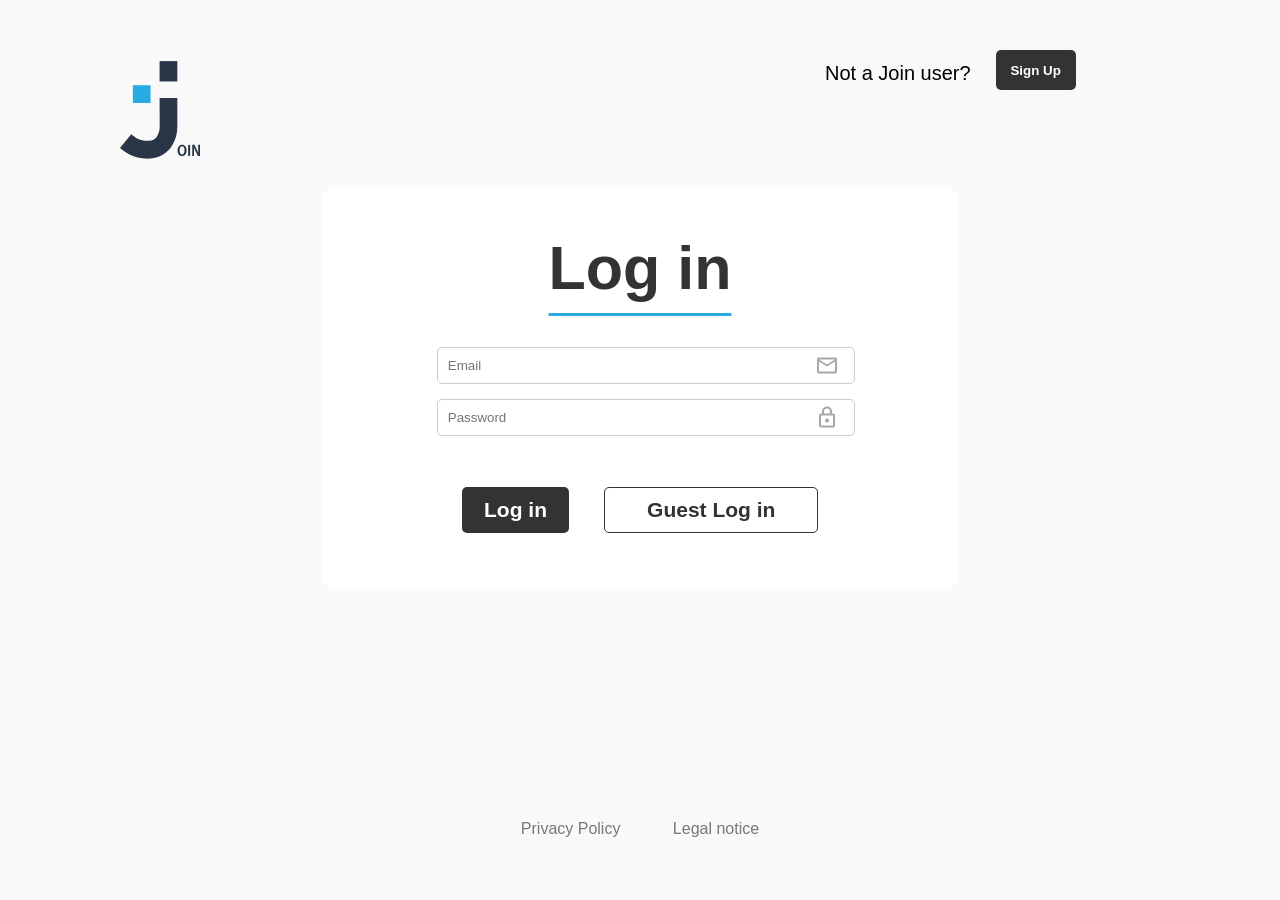
==== index.html @ 48226969 "Loading Animation" ====
<!DOCTYPE html>
<html lang="en">

<head>
  <meta charset="UTF-8" />
  <meta name="viewport" content="width=device-width, initial-scale=1.0" />
  <title>Join</title>
  <link rel="stylesheet" href="./assets/styles/login.css">
  <link rel="stylesheet" href="./assets/styles/fonts.css">
  <script src="./assets/js/login.js"></script>
  <script src="./assets/js/db.login.js"></script>
</head>

<body>
  <div class="startOverlay" id="startOverlay">
    <img src="./assets/icons/Capa 2.svg" class="animationLogo" alt="Logo">
</div>
  <div class="navLogIn">
    <div id="logo-container" class="logo">
      <img id="logo" src="./assets/icons/Capa 2.svg" alt="Logo" />
    </div>
    <div class="NotAJoinUser-box">
      <p class="f2">Not a Join user?</p><button onclick="navigateToSignUp()" class="login-box-button">Sign Up</button>
    </div>
  </div>
  <div class="flexCenter">
    <div class="container">
      <div class="login-box">
        <h2 class="f1 loginFont">Log in</h2>
        <form>
          <input class="inputBorder" id="inputMail" type="email" placeholder="Email">
          <input class="inputBorder" id="inputLock" type="password" placeholder="Password">
          <div class="loginBtn">
            <button onclick="login(); return false;" class="login-box-button f6" type="submit">Log
              in</button>
            <button onclick="loginAsGuest(); return false;" type="button" class="login-box-button2 f6">Guest Log
              in</button>
          </div>
          <div><p id="dialogLogin" class="dialogLogin dNone">Email and password do not match our records.</p></div>
        </form>
      </div>
    </div>
  </div>
  <footer>
    <a href="privacy_policy.html">Privacy Policy</a> <a href="legal_notice.html">Legal notice</a>
    <footer>

</body>

</html>
---- assets/styles/login.css ----
body {
  font-family: Arial, sans-serif;
  background-color: #f9f9f9;
  margin: 0;
  height: 100vh;
}

.container {
  display: flex;
  justify-content: center;
  align-items: center;
  text-align: center;
  width: 652px;
  height: 400px;
}

.logo {
  display: flex;
  align-items: center;
  justify-content: flex-start;
  padding: 10px 20px;
  margin-top: 50px;
  margin-left: 100px;
}

.logo img {
  width: 80px;
  height: 100px;
}

.login-box {
  background-color: #ffffff;
  border-radius: 16px;
  padding: 20px 30px;
  text-align: left;
  margin-top: 36px;
  padding-right: 115px;
  padding-left: 115px;
  padding-top: 48px;
  padding-bottom: 48px;
}

.borderSign {
  padding-right: 50px;
  padding-left: 50px;
}

.login-box h2 {
  margin: 0;
  color: #333;
  text-align: center;
}

.login-box form {
  margin-top: 44px;
}

.login-box input[type="email"],
.login-box input[type="text"],
.login-box input[type="password"] {
  width: 95%;
  padding: 10px;
  margin-bottom: 15px;
  border: 1px solid #ccc;
  border-radius: 5px;
}

input[type="email"]:focus {
  outline-width: 0;
  border: 2px solid #29abe2;
}

input[type="text"]:focus {
  outline-width: 0;
  border: 2px solid #29abe2;
}

input[type="password"]:focus {
  outline-width: 0;
  border: 2px solid #29abe2;
}

.login-box-button {
  width: 50%;
  margin-bottom: 10px;
  border: none;
  background-color: #333;
  color: #fff;
  cursor: pointer;
  border-radius: 5px;
  margin-left: 25px;
  font-weight: bolder;
}

.login-box-button:hover {
  background-color: #29abe2;
  box-shadow: 0px 3px 3px #33333359;
}

.login-box-button2 {
  background-color: white;
  color: #333;
  border: 1px solid #333;
  width: 100%;
  padding: 10px;
  margin-bottom: 10px;
  border-radius: 5px;
  margin-right: 25px;
  font-weight: bold;
}

.login-box-button2:hover {
  color: #29abe2;
  border-color: #29abe2;
  box-shadow: 0px 3px 3px #33333359;
}

footer {
  font-size: 16px;
  color: #777;
  margin-top: 250px;
  text-align: center;
}

footer a {
  color: #777;
  text-decoration: none;
  margin: 24px;
}

footer a:hover {
  font-size: 17px;
  font-weight: bold;
  color: #29abe2;
}

.loginBtn {
  display: flex;
  gap: 35px;
  margin-top: 36px;
}

.NotAJoinUser-box {
  display: flex;
  width: 280px;
  height: 50px;
  margin: 24px;
  margin-top: 50px;
  margin-right: 175px;
}

.NotAJoinUser-box p {
  margin: 0;
  padding-top: 12px;
}

.NotAJoinUser-box button {
  width: 80px;
}

.navLogIn {
  display: flex;
  justify-content: space-between;
}

#inputMail {
  background: white url(/assets/icons/mail.png) right no-repeat;
  background-position: calc(100% - 15px) center;
  padding-right: 20px;
}
#inputLock {
  background: white url(/assets/icons/lock.png) right no-repeat;
  background-position: calc(100% - 15px) center;
  padding-right: 20px;
}
#inputName {
  background: white url(/assets/icons/person.png) right no-repeat;
  background-position: calc(100% - 15px) center;
  padding-right: 20px;
}
#inputConfirm {
  background: white url(/assets/icons/lock.png) right no-repeat;
  background-position: calc(100% - 15px) center;
  padding-right: 20px;
}

.formWidth {
  margin-top: 44px;
  width: 400px;
}

.checkBoxPP {
  display: flex;
}

.underSignUp {
  display: flex;
  flex-direction: column;
  justify-content: center;
  align-items: center;
}

.signUpBtn {
  margin-bottom: 10px;
  border: none;
  background-color: #333;
  color: #fff;
  cursor: pointer;
  border-radius: 5px;
  margin-left: 25px;
  font-weight: bolder;
  padding: 12px;
  margin: 10px;
}

.signUpBtn:hover {
  background-color: #29abe2;
  box-shadow: 0px 3px 3px #33333359;
}

.checkBoxPP a {
  color: #29abe2;
  text-decoration: none;
}
.checkBoxPP input {
  margin-right: 12px;
}

.checkBoxPP a:hover {
  text-decoration: underline;
}

.footerSignUp {
  margin-top: 250px;
}

.overlay {
  position: absolute;
  bottom: -50px;
  left: 50%;
  transform: translateX(-50%);
  width: 100%;
  height: 100%;
  background-color: rgba(0, 0, 0, 0.2);
  display: flex;
  align-items: center;
  justify-content: center;
}

.overlay .message {
  color: white;
  font-size: 24px;
  text-align: center;
  padding: 20px;
  background-color: #222;
  border-radius: 10px;
}

.overlay.animate {
  animation: slideIn 1s forwards;
}

@keyframes slideIn {
  from {
    bottom: -50px;
    opacity: 0;
  }
  to {
    bottom: 0%;
    opacity: 1;
  }
}

.dNone {
  display: none;
}

.topBox {
  display: flex;
  justify-content: space-around;
  padding-right: 50px;
}

.imgArrow {
  cursor: pointer;
}

.flexCenter {
  display: flex;
  justify-content: center;
}

.dialogSignUp {
  color: red;
  font-size: 16px;
}

.dialogLogin {
  color: red;
  font-size: 16px;
  margin-left: 24px;
}

.startOverlay {
  position: fixed;
  top: 0;
  left: 0;
  width: 100vw;
  height: 100vh;
  background-color: white;
  display: flex;
  justify-content: center;
  align-items: center;
  z-index: 1000;
}
.animationLogo {
  width: 600px;
  height: 600px;
  position: absolute;
  animation: shrinkLogo 1s forwards ease-in-out;
}
@keyframes shrinkLogo {
  0% {
    width: 600px;
    height: 600px;
    top: 50%;
    left: 50%;
    transform: translate(-50%, -50%);
  }
  100% {
    width: 80px;
    height: 100px;
    top: 50px;
    left: 100px;
    transform: translate(0, 0);
  }
}
---- assets/styles/fonts.css ----
/* inter-regular - latin */
@font-face {
  font-display: swap;
  /* Check https://developer.mozilla.org/en-US/docs/Web/CSS/@font-face/font-display for other options. */
  font-family: "Inter";
  font-style: normal;
  font-weight: 400;
  src: url("./../fonts/inter-v18-latin-regular.woff2") format("woff2");
  /* Chrome 36+, Opera 23+, Firefox 39+, Safari 12+, iOS 10+ */
}

/* inter-700 - latin */
@font-face {
  font-display: swap;
  /* Check https://developer.mozilla.org/en-US/docs/Web/CSS/@font-face/font-display for other options. */
  font-family: "Inter";
  font-style: normal;
  font-weight: 700;
  src: url("./../fonts/inter-v18-latin-700.woff2") format("woff2");
  /* Chrome 36+, Opera 23+, Firefox 39+, Safari 12+, iOS 10+ */
}

.f1 {
  font-size: 61px;
  font-weight: 700;
}

.f2 {
  font-size: 20px;
  font-weight: 400;
}

.f3 {
  font-family: "Inter", serif !important;
  font-size: 16px;
  font-weight: 400;
}

.f4 {
  font-size: 27px;
  font-weight: 400;
}

.f5 {
  font-size: 64px;
  font-weight: 600;
}

.f6 {
  font-size: 21px;
  font-weight: 700;
}

.f7 {
  font-size: 47px;
  font-weight: 500;
}

.f8 {
  font-size: 64px;
  font-weight: 700;
}

.f9 {
  font-size: 16px;
  font-weight: 700;
}

.f10 {
  font-size: 20px;
  font-weight: 700;
}

.f11 {
  font-size: 12px;
  font-weight: 400;
}

.f12 {
  font-size: 23px;
  font-weight: 400;
}

.f13 {
  font-size: 19px;
  font-weight: 400;
}

.f14 {
  font-size: 27px;
  font-weight: 700;
}

.loginFont {
  color: black;
  font-weight: bold;
  text-align: center;
  text-decoration: underline;
  text-decoration-thickness: 3px;
  text-underline-offset: 24px;
  text-decoration-color: #29abe2;
}

.dNone {
  display: none;
}

.text-center {
  text-align: center;
}
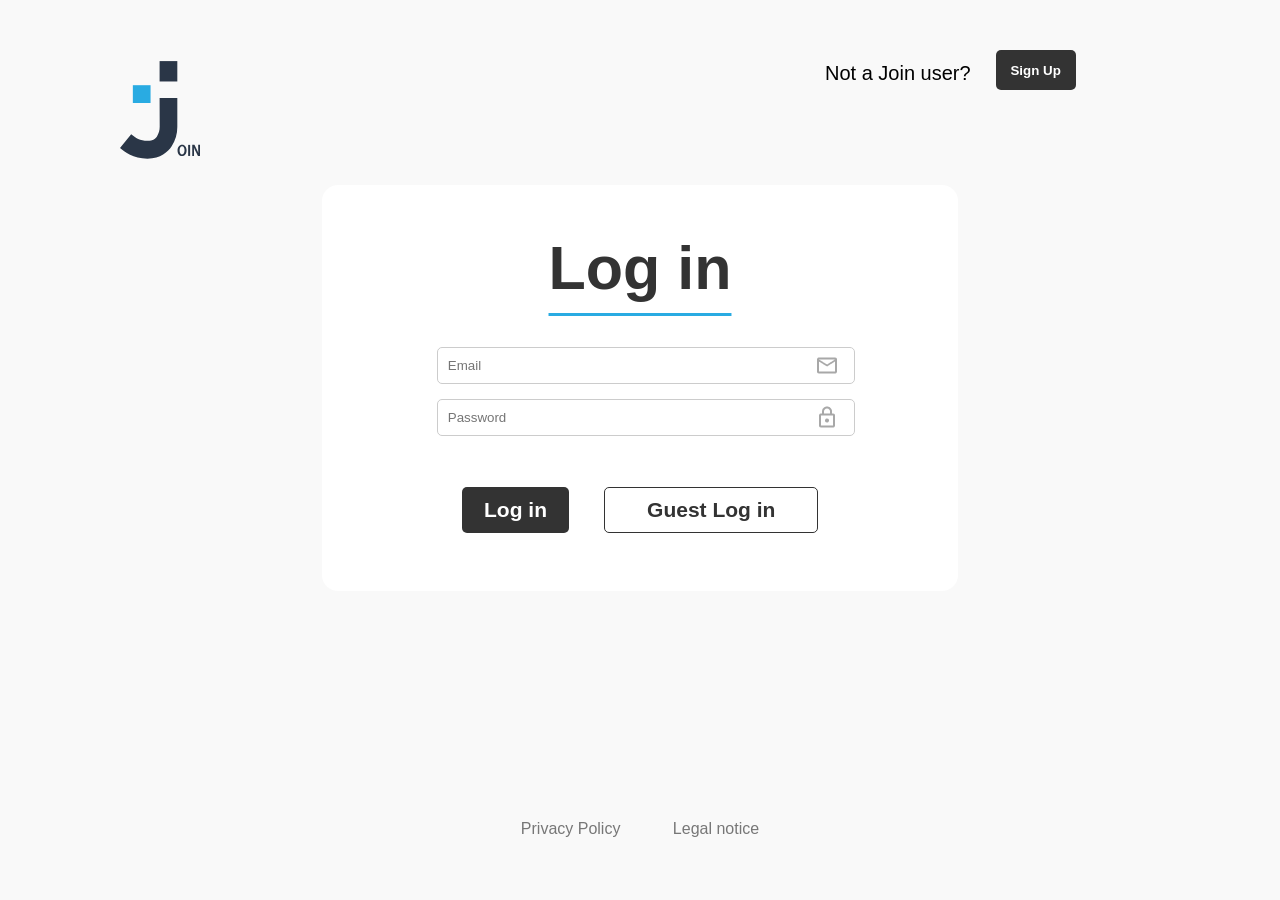
==== commit 4a4dbb01: "Login Design" ====
--- a/index.html
+++ b/index.html
@@ -7,6 +7,8 @@
   <title>Join</title>
   <link rel="stylesheet" href="./assets/styles/login.css">
   <link rel="stylesheet" href="./assets/styles/fonts.css">
+  <link rel="stylesheet" href="./assets/styles/loginResponsive.css">
+
   <script src="./assets/js/login.js"></script>
   <script src="./assets/js/db.login.js"></script>
 </head>
@@ -30,13 +32,14 @@
         <form>
           <input class="inputBorder" id="inputMail" type="email" placeholder="Email">
           <input class="inputBorder" id="inputLock" type="password" placeholder="Password">
+          <div><p id="dialogLogin" class="dialogLogin dNone">Email and password do not match our records.</p></div>
           <div class="loginBtn">
             <button onclick="login(); return false;" class="login-box-button f6" type="submit">Log
               in</button>
             <button onclick="loginAsGuest(); return false;" type="button" class="login-box-button2 f6">Guest Log
               in</button>
           </div>
-          <div><p id="dialogLogin" class="dialogLogin dNone">Email and password do not match our records.</p></div>
+          
         </form>
       </div>
     </div>
--- a/assets/styles/login.css
+++ b/assets/styles/login.css
@@ -298,7 +298,6 @@
 .dialogLogin {
   color: red;
   font-size: 16px;
-  margin-left: 24px;
 }
 
 .startOverlay {
--- a/assets/styles/loginResponsive.css
+++ b/assets/styles/loginResponsive.css
@@ -0,0 +1,2 @@
+@media (max-width: 1200px) {
+}
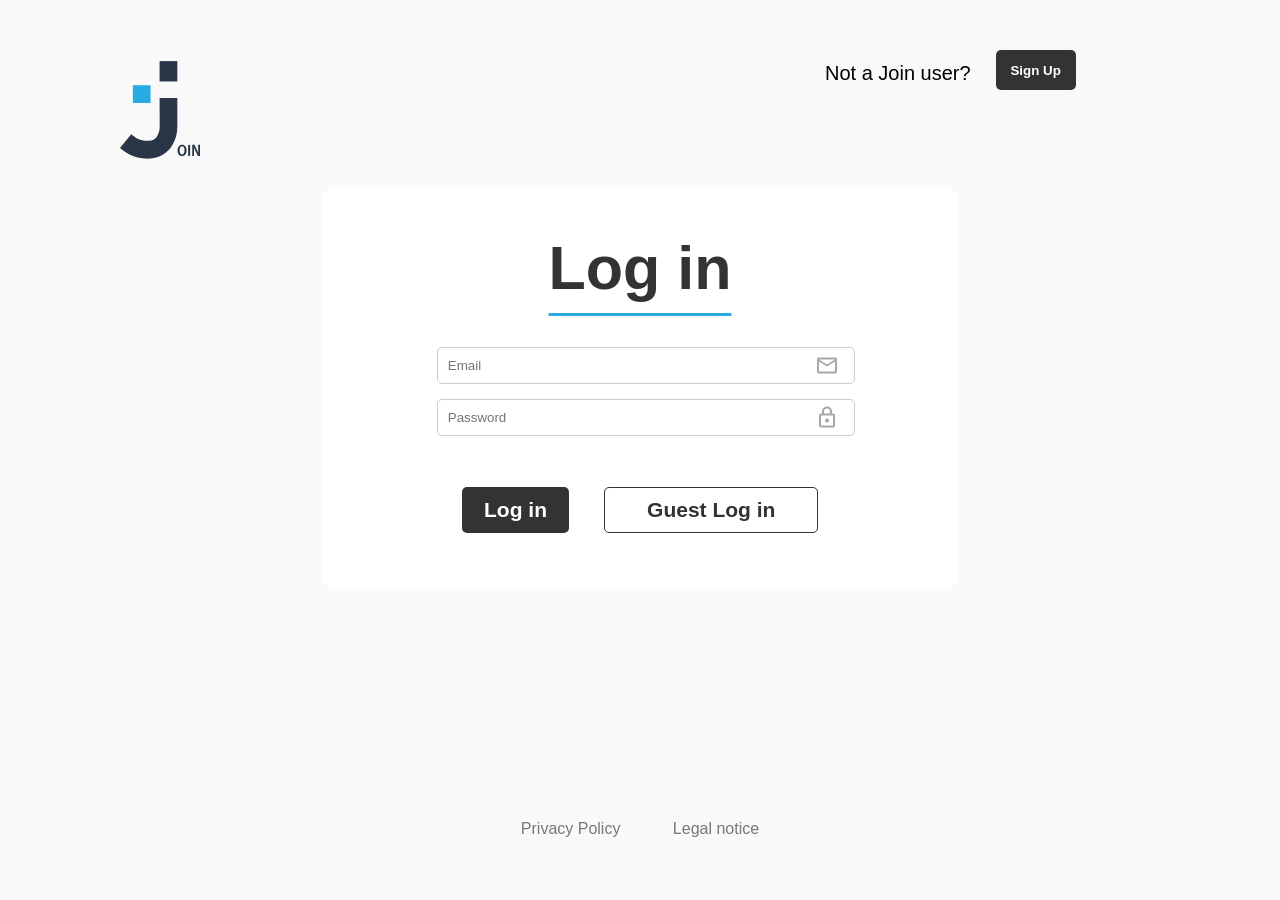
==== commit 49895c5f: "First Look to Responsive Contact" ====
--- a/index.html
+++ b/index.html
@@ -8,6 +8,7 @@
   <link rel="stylesheet" href="./assets/styles/login.css">
   <link rel="stylesheet" href="./assets/styles/fonts.css">
   <link rel="stylesheet" href="./assets/styles/loginResponsive.css">
+  <link rel="shortcut icon" href="./assets/icons/favicon.png" type="image/x-icon" />
 
   <script src="./assets/js/login.js"></script>
   <script src="./assets/js/db.login.js"></script>
@@ -44,6 +45,9 @@
       </div>
     </div>
   </div>
+  <div class="NotAJoinUser-boxRes">
+    <p class="f2">Not a Join user?</p><button onclick="navigateToSignUp()" class="login-box-button">Sign Up</button>
+  </div>
   <footer>
     <a href="privacy_policy.html">Privacy Policy</a> <a href="legal_notice.html">Legal notice</a>
     <footer>
--- a/assets/styles/login.css
+++ b/assets/styles/login.css
@@ -107,6 +107,7 @@
   border-radius: 5px;
   margin-right: 25px;
   font-weight: bold;
+  cursor: pointer;
 }
 
 .login-box-button2:hover {
@@ -158,7 +159,30 @@
   width: 80px;
 }
 
+.NotAJoinUser-boxRes {
+  display: none;
+  width: 280px;
+  height: 50px;
+  margin: 24px;
+  margin-top: 50px;
+  margin-right: 175px;
+}
+
+.NotAJoinUser-boxRes p {
+  margin: 0;
+  padding-top: 12px;
+}
+
+.NotAJoinUser-boxRes button {
+  width: 80px;
+}
+
 .navLogIn {
+  display: flex;
+  justify-content: space-between;
+}
+
+.navSignUp {
   display: flex;
   justify-content: space-between;
 }
@@ -269,10 +293,6 @@
     bottom: 0%;
     opacity: 1;
   }
-}
-
-.dNone {
-  display: none;
 }
 
 .topBox {
--- a/assets/styles/fonts.css
+++ b/assets/styles/fonts.css
@@ -102,7 +102,7 @@
 }
 
 .dNone {
-  display: none;
+  display: none !important;
 }
 
 .text-center {
--- a/assets/styles/loginResponsive.css
+++ b/assets/styles/loginResponsive.css
@@ -1,2 +1,113 @@
 @media (max-width: 1200px) {
+  .NotAJoinUser-box {
+    display: none;
+  }
+
+  .NotAJoinUser-boxRes {
+    display: flex;
+    margin: 0;
+    justify-content: center;
+    width: 100%;
+    margin-top: 24px;
+    gap: 24px;
+  }
+  .loginBtn {
+    flex-direction: column;
+    width: 80%;
+    margin-left: 30px;
+  }
+  .login-box-button {
+    padding-top: 10px;
+    padding-bottom: 10px;
+    width: 100%;
+    margin-left: 0;
+    margin-bottom: 0;
+  }
+  footer {
+    margin-top: 48px;
+  }
+  .container {
+    width: 400px;
+  }
+  .login-box {
+    padding-right: 50px;
+    padding-left: 50px;
+    padding-top: 24px;
+    padding-bottom: 24px;
+  }
+  .logo {
+    margin-top: 24px;
+    margin-left: 36px;
+  }
+
+  .logo img {
+    width: 60px;
+    height: 72px;
+  }
+  .navLogIn {
+    margin-bottom: 0;
+  }
+
+  .container {
+    display: flex;
+    justify-content: center;
+    align-items: center;
+    text-align: center;
+  }
+  .login-box input[type="email"],
+  .login-box input[type="text"],
+  .login-box input[type="password"] {
+    width: 95%;
+    padding: 10px;
+    margin-bottom: 15px;
+    border: 1px solid #ccc;
+    border-radius: 5px;
+  }
+  .formWidth {
+    width: 270px;
+  }
+  .f1 {
+    font-size: 40px;
+  }
+  .footerSignUp {
+    margin-top: 50px;
+  }
+  .f6 {
+    font-size: 16px;
+  }
+  .signUpBtn {
+    padding: 16px;
+    padding-left: 36px;
+    padding-right: 36px;
+  }
+  .navSignUp {
+    margin-bottom: 48px;
+  }
 }
+
+@media (max-width: 430px) {
+  .footerSignUp {
+    margin-top: 300px;
+  }
+  footer {
+    margin-top: 250px;
+  }
+}
+
+@media (max-width: 375px) {
+  .footerSignUp {
+    margin-top: 50px;
+  }
+  footer {
+    margin-top: 48px;
+  }
+}
+
+@media (max-width: 390px) {
+  .footerSignUp {
+    margin-top: 50px;
+  }
+  footer {
+    margin-top: 48px;
+  }
+}
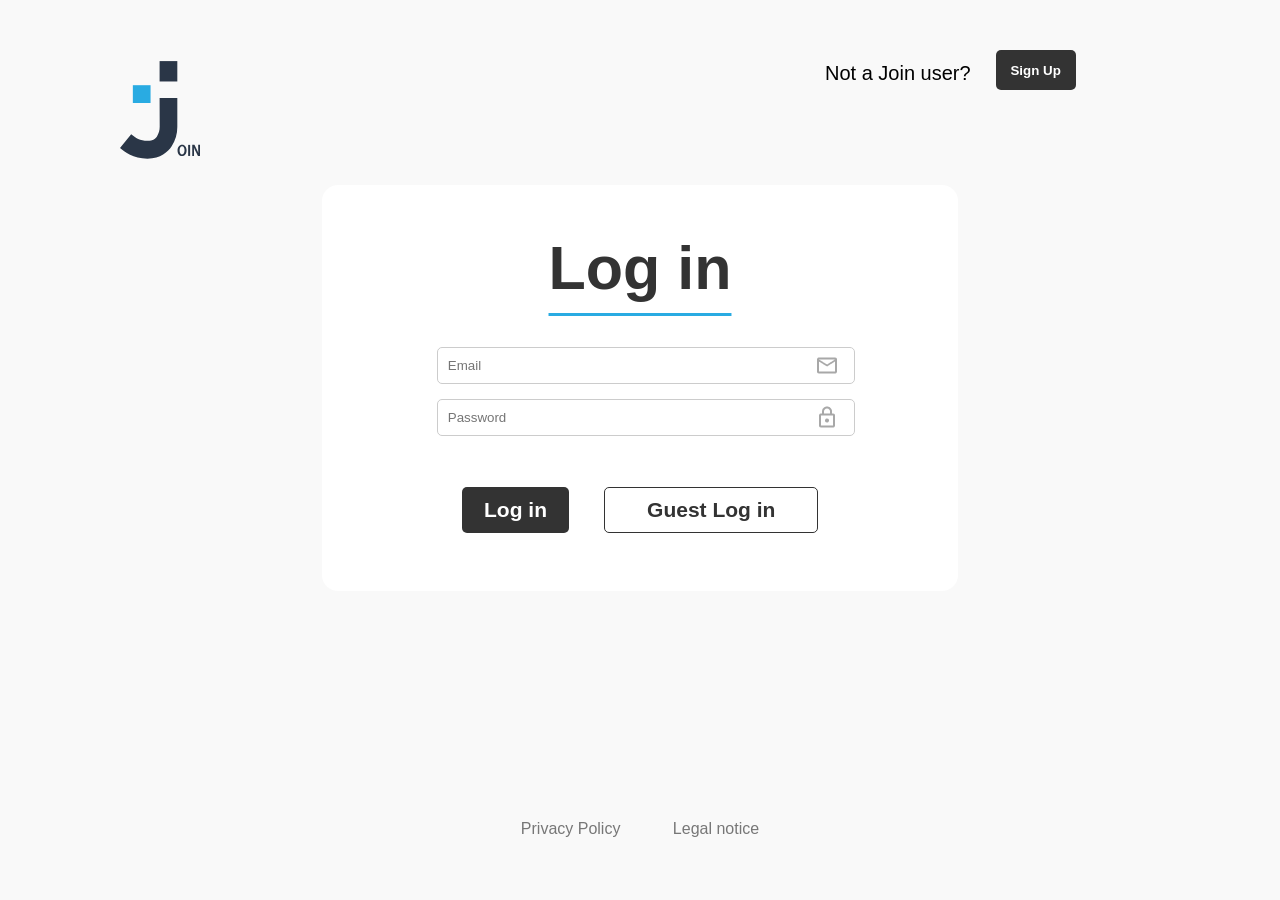
==== commit 0f575875: "Responsive Logo Animation" ====
--- a/index.html
+++ b/index.html
@@ -4,7 +4,7 @@
 <head>
   <meta charset="UTF-8" />
   <meta name="viewport" content="width=device-width, initial-scale=1.0" />
-  <title>Join</title>
+  <title>Login - Join</title>
   <link rel="stylesheet" href="./assets/styles/login.css">
   <link rel="stylesheet" href="./assets/styles/fonts.css">
   <link rel="stylesheet" href="./assets/styles/loginResponsive.css">
@@ -17,6 +17,9 @@
 <body>
   <div class="startOverlay" id="startOverlay">
     <img src="./assets/icons/Capa 2.svg" class="animationLogo" alt="Logo">
+</div>
+<div id="RespOverlay">
+  <img id="RespLogo" src="./assets/icons/Capa 2white.svg" alt="Logo">
 </div>
   <div class="navLogIn">
     <div id="logo-container" class="logo">
--- a/assets/styles/loginResponsive.css
+++ b/assets/styles/loginResponsive.css
@@ -111,3 +111,28 @@
     margin-top: 48px;
   }
 }
+
+#RespOverlay {
+  position: fixed;
+  top: 0;
+  left: 0;
+  width: 100vw;
+  height: 100vh;
+  background-color: #2a3647;
+  display: flex;
+  justify-content: center;
+  align-items: center;
+  z-index: 1000;
+  opacity: 1;
+  transition: opacity 1.5s ease-out;
+}
+
+#RespLogo {
+  width: 150px; /* Größe des Logos anpassen */
+  transition: transform 1s ease-in-out, opacity 0.5s ease-in-out;
+}
+
+.RespLogo-animate {
+  transform: translate(-45vw, -45vh) scale(0.3);
+  opacity: 0;
+}
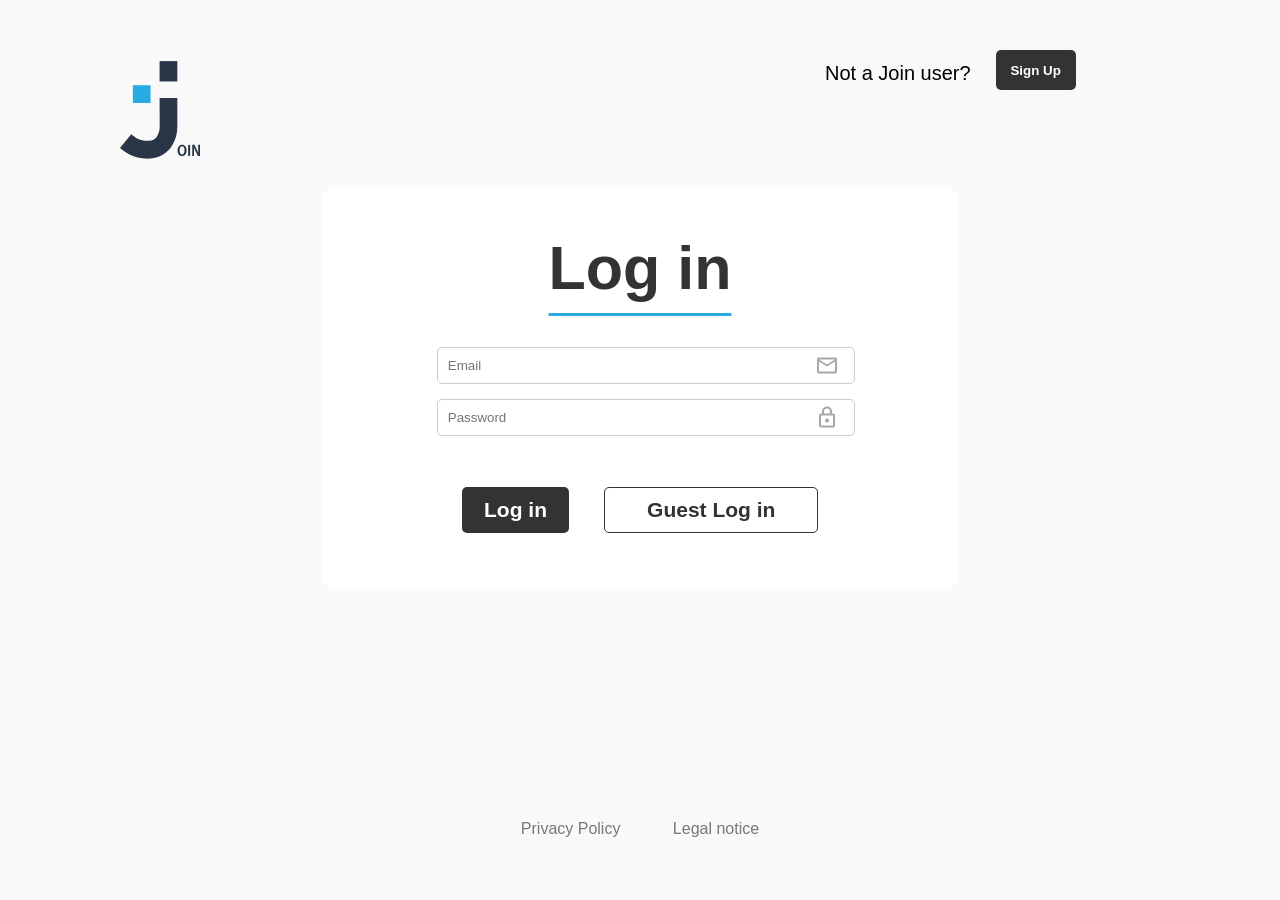
==== commit be6bedb8: "Always logout when open the index.html page" ====
--- a/index.html
+++ b/index.html
@@ -10,11 +10,12 @@
   <link rel="stylesheet" href="./assets/styles/loginResponsive.css">
   <link rel="shortcut icon" href="./assets/icons/favicon.png" type="image/x-icon" />
 
+  <script src="./assets/js/script.js"></script>
   <script src="./assets/js/login.js"></script>
   <script src="./assets/js/db.login.js"></script>
 </head>
 
-<body>
+<body onload="initLogin()">
   <div class="startOverlay" id="startOverlay">
     <img src="./assets/icons/Capa 2.svg" class="animationLogo" alt="Logo">
 </div>
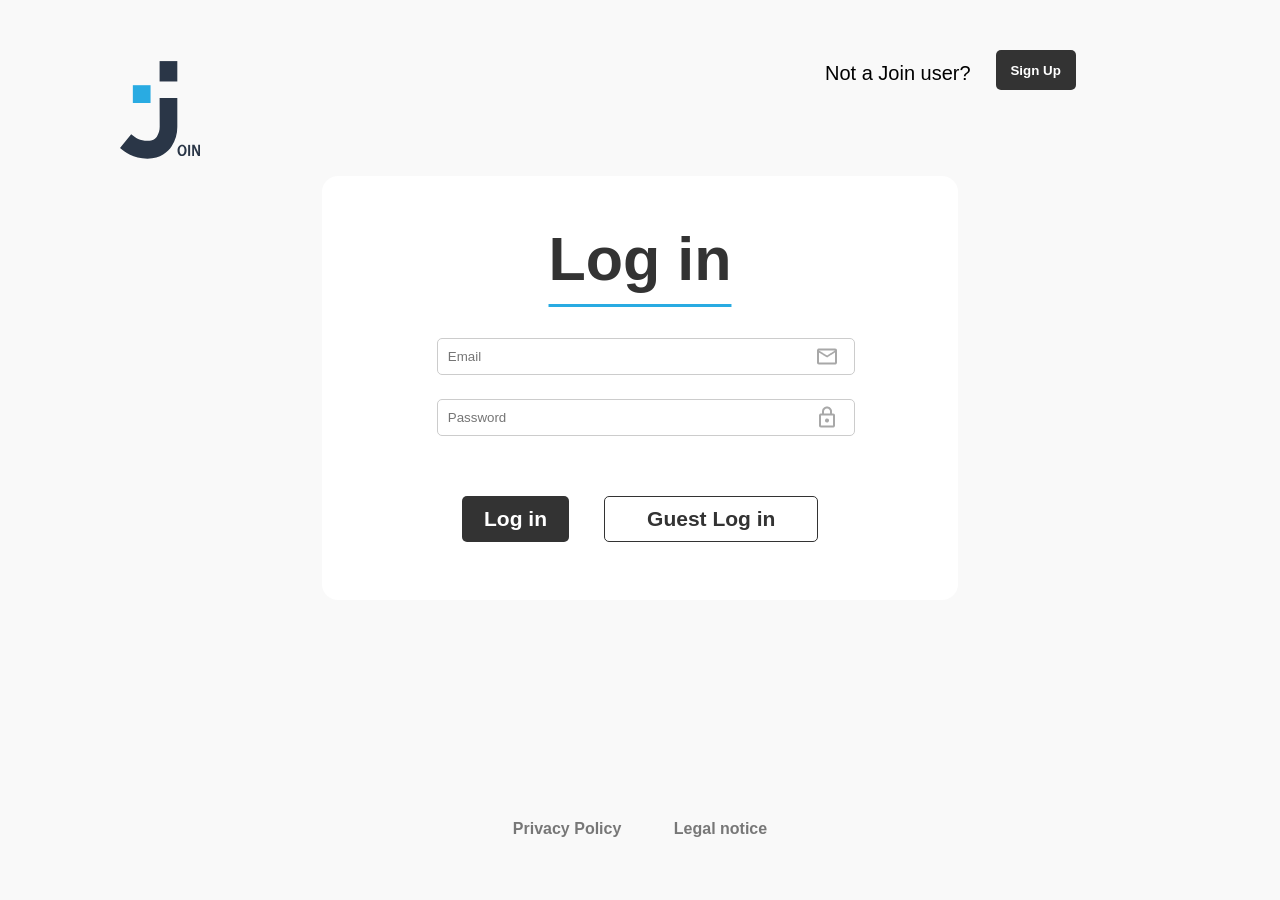
==== commit 3985dd1b: "JS-Files refactoring and documentation" ====
--- a/index.html
+++ b/index.html
@@ -13,6 +13,9 @@
   <script src="./assets/js/script.js"></script>
   <script src="./assets/js/login.js"></script>
   <script src="./assets/js/db.login.js"></script>
+  <script src="./assets/js/db.board.js"></script>
+  
+
 </head>
 
 <body onload="initLogin()">
--- a/assets/styles/login.css
+++ b/assets/styles/login.css
@@ -26,6 +26,14 @@
 .logo img {
   width: 80px;
   height: 100px;
+}
+.dNone {
+  display: none;
+}
+.errorNote {
+  font-size: 14px;
+  color: red;
+  margin: 0;
 }
 
 .login-box {
@@ -60,7 +68,6 @@
 .login-box input[type="password"] {
   width: 95%;
   padding: 10px;
-  margin-bottom: 15px;
   border: 1px solid #ccc;
   border-radius: 5px;
 }
@@ -122,15 +129,19 @@
   margin-top: 250px;
   text-align: center;
 }
+.inputBorder {
+  margin-bottom: 24px;
+}
 
 footer a {
   color: #777;
   text-decoration: none;
+  font-weight: bold;
   margin: 24px;
 }
 
 footer a:hover {
-  font-size: 17px;
+  font-size: 16px;
   font-weight: bold;
   color: #29abe2;
 }
@@ -280,6 +291,10 @@
   border-radius: 10px;
 }
 
+.formHeight {
+  min-height: 60px;
+}
+
 .overlay.animate {
   animation: slideIn 1s forwards;
 }
@@ -312,7 +327,7 @@
 
 .dialogSignUp {
   color: red;
-  font-size: 16px;
+  font-size: 14px;
 }
 
 .dialogLogin {
